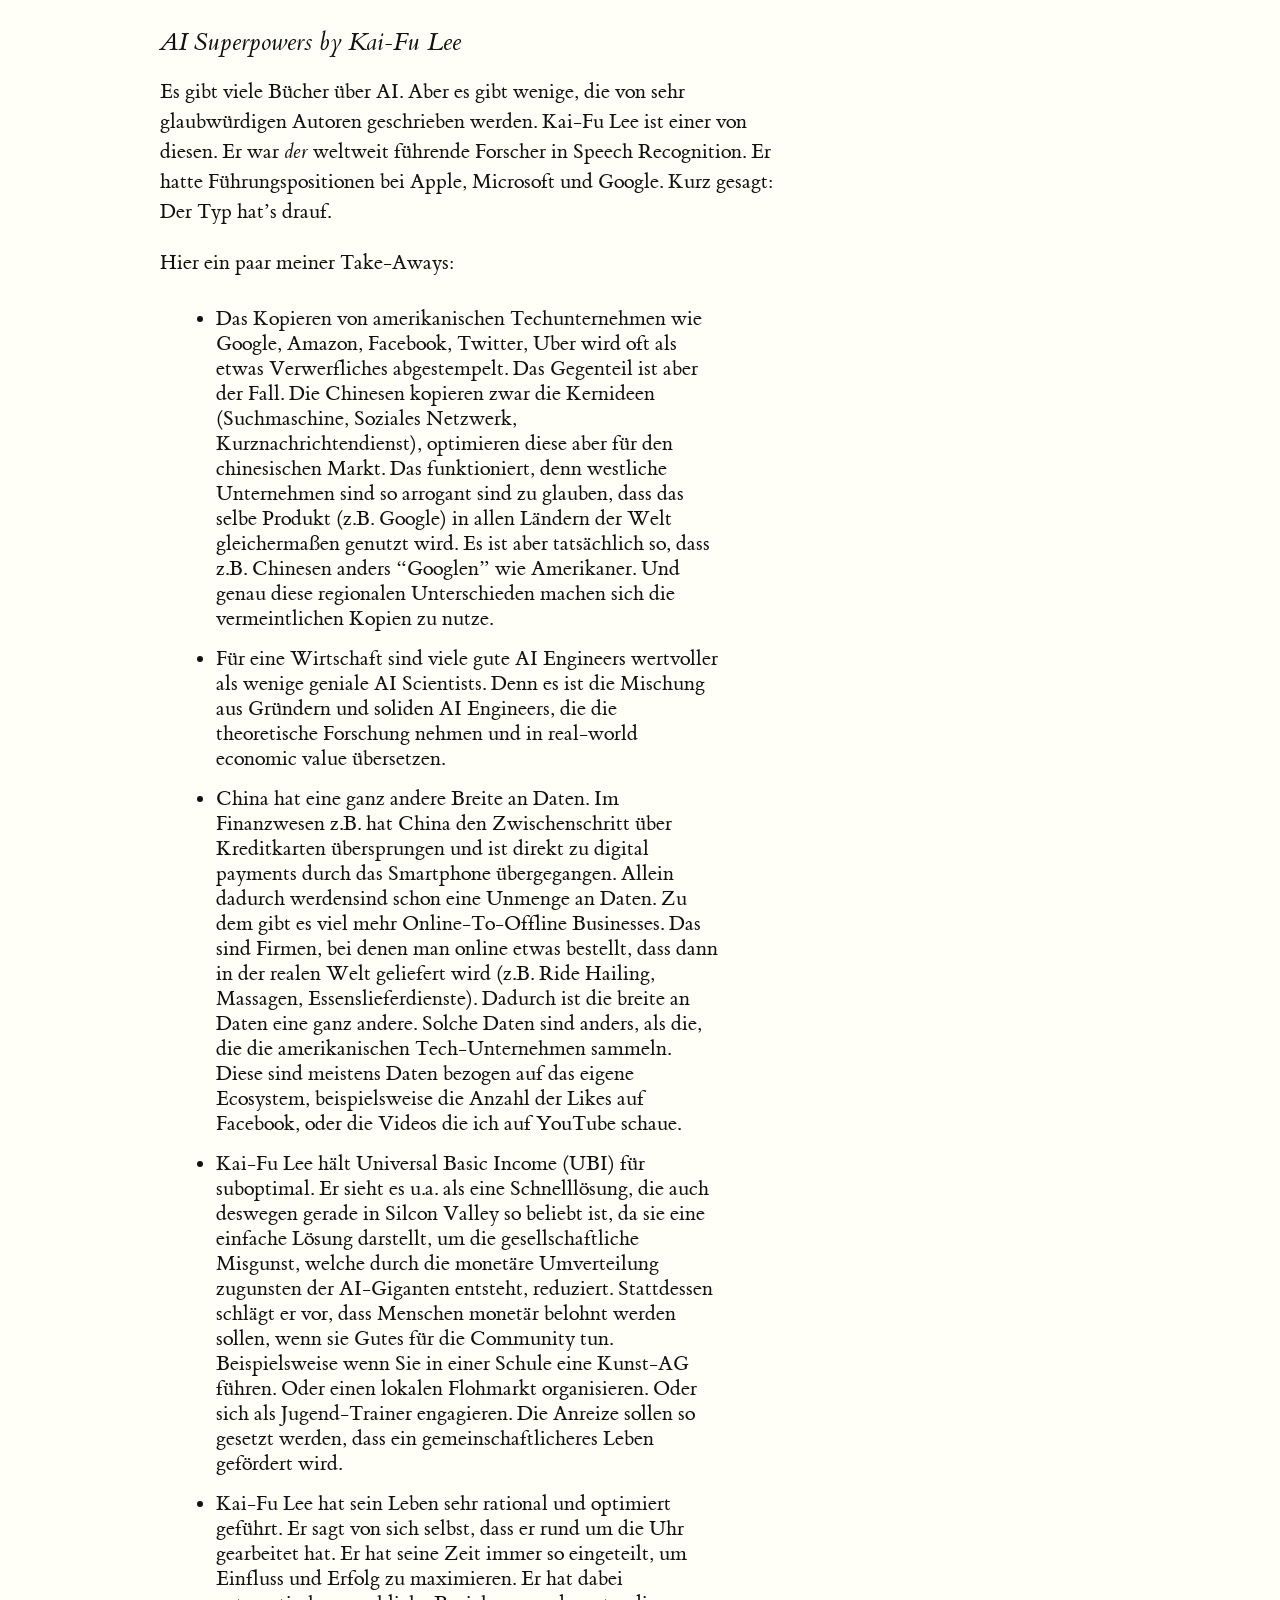
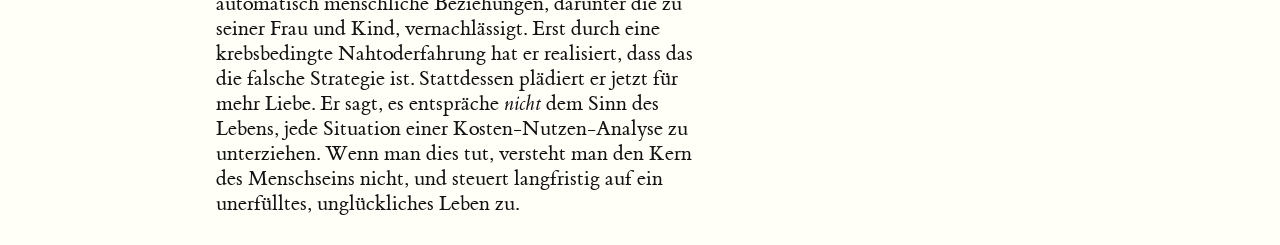
==== posts/ai_superpowers.html @ 69129c48 "New Books" ====
<!DOCTYPE html>

<html>

<head>

<meta charset="utf-8" />
<meta name="generator" content="pandoc" />
<meta http-equiv="X-UA-Compatible" content="IE=EDGE" />

<meta name="viewport" content="width=device-width, initial-scale=1" />



<title>ai_superpowers.utf8</title>

<script>// Pandoc 2.9 adds attributes on both header and div. We remove the former (to
// be compatible with the behavior of Pandoc < 2.8).
document.addEventListener('DOMContentLoaded', function(e) {
  var hs = document.querySelectorAll("div.section[class*='level'] > :first-child");
  var i, h, a;
  for (i = 0; i < hs.length; i++) {
    h = hs[i];
    if (!/^h[1-6]$/i.test(h.tagName)) continue;  // it should be a header h1-h6
    a = h.attributes;
    while (a.length > 0) h.removeAttribute(a[0].name);
  }
});
</script>
<style type="text/css">@font-face {
font-family: "et-book";
src: url([data-uri]) format("truetype");
font-weight: normal;
font-style: normal
}
@font-face {
font-family: "et-book";
src: url([data-uri]) format("truetype");
font-weight: normal;
font-style: italic
}
@font-face {
font-family: "et-book";
src: url([data-uri]) format("truetype");
font-weight: bold;
font-style: normal
}
@font-face {
font-family: "et-book-roman-old-style";
src: url([data-uri]) format("truetype");
font-weight: normal;
font-style: normal;
}
body { font-family: et-book, Palatino, "Palatino Linotype", "Palatino LT STD", "Book Antiqua", Georgia, serif; }
.numeral, .sidenote-number { font-family: et-book-roman-old-style; }
</style>
<style type="text/css">body {
background-color: #fffff8;
}
</style>
<style type="text/css">h1, h2, h3.subtitle { font-style: italic; }
</style>
<style type="text/css">
@charset "UTF-8";

html { font-size: 15px; }
body { width: 87.5%;
margin-left: auto;
margin-right: auto;
padding-left: 12.5%;
color: #111;
max-width: 1400px;
counter-reset: sidenote-counter; }
h1.title { font-weight: 400;
font-style: normal;
margin-top: 4rem;
margin-bottom: 1.5rem;
font-size: 3.2rem;
line-height: 1; }
h1 {
font-weight: 400;
margin-top: 2.1rem;
margin-bottom: 0;
font-size: 2.2rem;
line-height: 1; }
h2 {
font-weight: 400;
font-size: 1.7rem;
margin-top: 2rem;
margin-bottom: 0;
line-height: 1; }
h3.subtitle {
font-weight: 400;
margin-top: 1rem;
margin-bottom: 1rem;
font-size: 1.8rem;
display: block;
line-height: 1; }
h4.author, h4.date {
font-size: 1.4rem;
font-weight: 400;
margin: 1rem auto;
line-height: 1;
}
.danger { color: red; }
article { position: relative;
padding: 5rem 0rem; }
section { padding-top: 1rem;
padding-bottom: 1rem; }
p, ol, ul { font-size: 1.4rem; }
p { line-height: 2rem;
margin-top: 1.4rem;
margin-bottom: 1.4rem;
padding-right: 0;
vertical-align: baseline; }
blockquote { font-size: 1.4rem; }
blockquote p { width: 50%; }
blockquote footer { width: 50%;
font-size: 1.1rem;
text-align: right; }
ol, ul { width: 45%;
-webkit-padding-start: 5%;
-webkit-padding-end: 5%; }
li { padding: 0.5rem 0; }
table {
border-top: 2px solid #111;
border-bottom: 2px solid #111;
font-size: 1.1rem;
}
th {
border-bottom: 1px solid #111;
}
div.figure {
padding: 0;
border: 0;
font-size: 100%;
font: inherit;
vertical-align: baseline;
max-width: 55%;
-webkit-margin-start: 0;
-webkit-margin-end: 0;
margin: 0 0 3em 0;
}

a:link, a:visited { color: inherit; }
a:link { text-decoration: none;
background: -webkit-linear-gradient(#fffff8, #fffff8), -webkit-linear-gradient(#fffff8, #fffff8), -webkit-linear-gradient(#333, #333);
background: linear-gradient(#fffff8, #fffff8), linear-gradient(#fffff8, #fffff8), linear-gradient(#333, #333);
-webkit-background-size: 0.05em 1px, 0.05em 1px, 1px 1px;
-moz-background-size: 0.05em 1px, 0.05em 1px, 1px 1px;
background-size: 0.05em 1px, 0.05em 1px, 1px 1px;
background-repeat: no-repeat, no-repeat, repeat-x;
text-shadow: 0.03em 0 #fffff8, -0.03em 0 #fffff8, 0 0.03em #fffff8, 0 -0.03em #fffff8, 0.06em 0 #fffff8, -0.06em 0 #fffff8, 0.09em 0 #fffff8, -0.09em 0 #fffff8, 0.12em 0 #fffff8, -0.12em 0 #fffff8, 0.15em 0 #fffff8, -0.15em 0 #fffff8;
background-position: 0% 93%, 100% 93%, 0% 93%; }
@media screen and (-webkit-min-device-pixel-ratio: 0) { a:link { background-position-y: 87%, 87%, 87%; } }
a:link::selection { text-shadow: 0.03em 0 #b4d5fe, -0.03em 0 #b4d5fe, 0 0.03em #b4d5fe, 0 -0.03em #b4d5fe, 0.06em 0 #b4d5fe, -0.06em 0 #b4d5fe, 0.09em 0 #b4d5fe, -0.09em 0 #b4d5fe, 0.12em 0 #b4d5fe, -0.12em 0 #b4d5fe, 0.15em 0 #b4d5fe, -0.15em 0 #b4d5fe;
background: #b4d5fe; }
a:link::-moz-selection { text-shadow: 0.03em 0 #b4d5fe, -0.03em 0 #b4d5fe, 0 0.03em #b4d5fe, 0 -0.03em #b4d5fe, 0.06em 0 #b4d5fe, -0.06em 0 #b4d5fe, 0.09em 0 #b4d5fe, -0.09em 0 #b4d5fe, 0.12em 0 #b4d5fe, -0.12em 0 #b4d5fe, 0.15em 0 #b4d5fe, -0.15em 0 #b4d5fe;
background: #b4d5fe; }

img {max-width: 100%;}
.marginnote img { display: block; }
.sidenote, .marginnote { float: right;
clear: right;
margin-right: -60%;
width: 50%;
margin-top: 0;
margin-bottom: 1rem;
font-size: 1.1rem;
line-height: 1.3;
vertical-align: baseline;
position: relative; }
.sidenote-number {
position: relative;
vertical-align: baseline; }
.sidenote-number { font-size: 1rem;
top: -0.5rem;
left: 0.1rem; }
p, footer, table, hr { width: 55%; }
hr { margin-left: 0; }
table table, li p, li pre { width: auto; }
li p, li pre {margin-top: auto; }
div.fullwidth, table.fullwidth { max-width: 90%; }
div.fullwidth > * { width: auto; }
#TOC, h1.title { max-width: 90%; }
#TOC ol, #TOC ul { width: auto; }
div.fullwidth p.caption {
margin-right: 0;
max-width: 33%;
}
p.caption { text-align: left; }
@media screen and (max-width: 760px) { p, footer, ol, ul, table, hr { width: 90%; }
pre { width: 87.5%; }
ul { width: 85%; }
figure { max-width: 90%; }
div.fullwidth p.caption { max-width: none; }
blockquote p, blockquote footer { width: 90%; }}
.sans { font-family: "Gill Sans", "Gill Sans MT", Calibri, sans-serif;
letter-spacing: .03em; }
code { font-family: Consolas, "Liberation Mono", Menlo, Courier, monospace;
font-size: 1.125rem;
line-height: 1.6; }
pre code { font-size: 1rem; }
p code { white-space: inherit; }
h1 code, h2 code, h3 code { font-size: 0.80em; }
.marginnote code, .sidenote code { font-size: 1rem; }
pre { width: 52.5%;
overflow-x: auto; }
.fullwidth { max-width: 90%;
clear:both; }
span.newthought { font-variant: small-caps;
font-size: 1.2em; }
input.margin-toggle { display: none; }
label.sidenote-number { display: inline; }
label.margin-toggle:not(.sidenote-number) { display: none; }
@media (max-width: 760px) { label.margin-toggle:not(.sidenote-number) { display: inline; }
.sidenote, .marginnote { display: none; }
.shownote,
.margin-toggle:checked + .sidenote,
.margin-toggle:checked + .marginnote {
display: block;
float: left;
left: 1rem;
clear: both;
width: 95%;
margin: 1rem 2.5%;
vertical-align: baseline;
position: relative;
}
label { cursor: pointer; }
div.figure { max-width: 90%; }
pre { width: 90%;
padding: 0; }
}
</style>
<style type="text/css">.hljs-literal {
color: #990073;
}
.hljs-number {
color: #099;
}
.hljs-comment {
color: #998;
font-style: italic;
}
.hljs-keyword {
color: #900;
font-weight: bold;
}
.hljs-string {
color: #d14;
}
</style>
<script src="[data-uri]"></script>
<style type="text/css">
a.anchor-section {margin-left: 10px; visibility: hidden; color: inherit;}
a.anchor-section::before {content: '#';}
.hasAnchor:hover a.anchor-section {visibility: visible;}
</style>
<script>// Anchor sections v1.0 written by Atsushi Yasumoto on Oct 3rd, 2020.
document.addEventListener('DOMContentLoaded', function() {
  // Do nothing if AnchorJS is used
  if (typeof window.anchors === 'object' && anchors.hasOwnProperty('hasAnchorJSLink')) {
    return;
  }

  const h = document.querySelectorAll('h1, h2, h3, h4, h5, h6');

  // Do nothing if sections are already anchored
  if (Array.from(h).some(x => x.classList.contains('hasAnchor'))) {
    return null;
  }

  // Use section id when pandoc runs with --section-divs
  const section_id = function(x) {
    return ((x.classList.contains('section') || (x.tagName === 'SECTION'))
            ? x.id : '');
  };

  // Add anchors
  h.forEach(function(x) {
    const id = x.id || section_id(x.parentElement);
    if (id === '') {
      return null;
    }
    let anchor = document.createElement('a');
    anchor.href = '#' + id;
    anchor.classList = ['anchor-section'];
    x.classList.add('hasAnchor');
    x.appendChild(anchor);
  });
});
</script>

<style type="text/css">
  code{white-space: pre-wrap;}
  span.smallcaps{font-variant: small-caps;}
  span.underline{text-decoration: underline;}
  div.column{display: inline-block; vertical-align: top; width: 50%;}
  div.hanging-indent{margin-left: 1.5em; text-indent: -1.5em;}
  ul.task-list{list-style: none;}
    </style>

<style type="text/css">code{white-space: pre;}</style>
<script type="text/javascript">
if (window.hljs) {
  hljs.configure({languages: []});
  hljs.initHighlightingOnLoad();
  if (document.readyState && document.readyState === "complete") {
    window.setTimeout(function() { hljs.initHighlighting(); }, 0);
  }
}
</script>








</head>

<body>







<div id="ai-superpowers-by-kai-fu-lee" class="section level2">
<h2>AI Superpowers by Kai-Fu Lee</h2>
<p>Es gibt viele Bücher über AI. Aber es gibt wenige, die von sehr glaubwürdigen Autoren geschrieben werden. Kai-Fu Lee ist einer von diesen. Er war <em>der</em> weltweit führende Forscher in Speech Recognition. Er hatte Führungspositionen bei Apple, Microsoft und Google. Kurz gesagt: Der Typ hat’s drauf.</p>
<p>Hier ein paar meiner Take-Aways:</p>
<ul>
<li>Das Kopieren von amerikanischen Techunternehmen wie Google, Amazon, Facebook, Twitter, Uber wird oft als etwas Verwerfliches abgestempelt. Das Gegenteil ist aber der Fall. Die Chinesen kopieren zwar die Kernideen (Suchmaschine, Soziales Netzwerk, Kurznachrichtendienst), optimieren diese aber für den chinesischen Markt. Das funktioniert, denn westliche Unternehmen sind so arrogant sind zu glauben, dass das selbe Produkt (z.B. Google) in allen Ländern der Welt gleichermaßen genutzt wird. Es ist aber tatsächlich so, dass z.B. Chinesen anders “Googlen” wie Amerikaner. Und genau diese regionalen Unterschieden machen sich die vermeintlichen Kopien zu nutze.</li>
<li>Für eine Wirtschaft sind viele gute AI Engineers wertvoller als wenige geniale AI Scientists. Denn es ist die Mischung aus Gründern und soliden AI Engineers, die die theoretische Forschung nehmen und in real-world economic value übersetzen.</li>
<li>China hat eine ganz andere Breite an Daten. Im Finanzwesen z.B. hat China den Zwischenschritt über Kreditkarten übersprungen und ist direkt zu digital payments durch das Smartphone übergegangen. Allein dadurch werdensind schon eine Unmenge an Daten. Zu dem gibt es viel mehr Online-To-Offline Businesses. Das sind Firmen, bei denen man online etwas bestellt, dass dann in der realen Welt geliefert wird (z.B. Ride Hailing, Massagen, Essenslieferdienste). Dadurch ist die breite an Daten eine ganz andere. Solche Daten sind anders, als die, die die amerikanischen Tech-Unternehmen sammeln. Diese sind meistens Daten bezogen auf das eigene Ecosystem, beispielsweise die Anzahl der Likes auf Facebook, oder die Videos die ich auf YouTube schaue.</li>
<li>Kai-Fu Lee hält Universal Basic Income (UBI) für suboptimal. Er sieht es u.a. als eine Schnelllösung, die auch deswegen gerade in Silcon Valley so beliebt ist, da sie eine einfache Lösung darstellt, um die gesellschaftliche Misgunst, welche durch die monetäre Umverteilung zugunsten der AI-Giganten entsteht, reduziert. Stattdessen schlägt er vor, dass Menschen monetär belohnt werden sollen, wenn sie Gutes für die Community tun. Beispielsweise wenn Sie in einer Schule eine Kunst-AG führen. Oder einen lokalen Flohmarkt organisieren. Oder sich als Jugend-Trainer engagieren. Die Anreize sollen so gesetzt werden, dass ein gemeinschaftlicheres Leben gefördert wird.</li>
<li>Kai-Fu Lee hat sein Leben sehr rational und optimiert geführt. Er sagt von sich selbst, dass er rund um die Uhr gearbeitet hat. Er hat seine Zeit immer so eingeteilt, um Einfluss und Erfolg zu maximieren. Er hat dabei automatisch menschliche Beziehungen, darunter die zu seiner Frau und Kind, vernachlässigt. Erst durch eine krebsbedingte Nahtoderfahrung hat er realisiert, dass das die falsche Strategie ist. Stattdessen plädiert er jetzt für mehr Liebe. Er sagt, es entspräche <em>nicht</em> dem Sinn des Lebens, jede Situation einer Kosten-Nutzen-Analyse zu unterziehen. Wenn man dies tut, versteht man den Kern des Menschseins nicht, und steuert langfristig auf ein unerfülltes, unglückliches Leben zu.</li>
</ul>
</div>



<!-- code folding -->


<!-- dynamically load mathjax for compatibility with self-contained -->
<script>
  (function () {
    var script = document.createElement("script");
    script.type = "text/javascript";
    script.src  = "https://mathjax.rstudio.com/latest/MathJax.js?config=TeX-AMS-MML_HTMLorMML";
    document.getElementsByTagName("head")[0].appendChild(script);
  })();
</script>

</body>
</html>
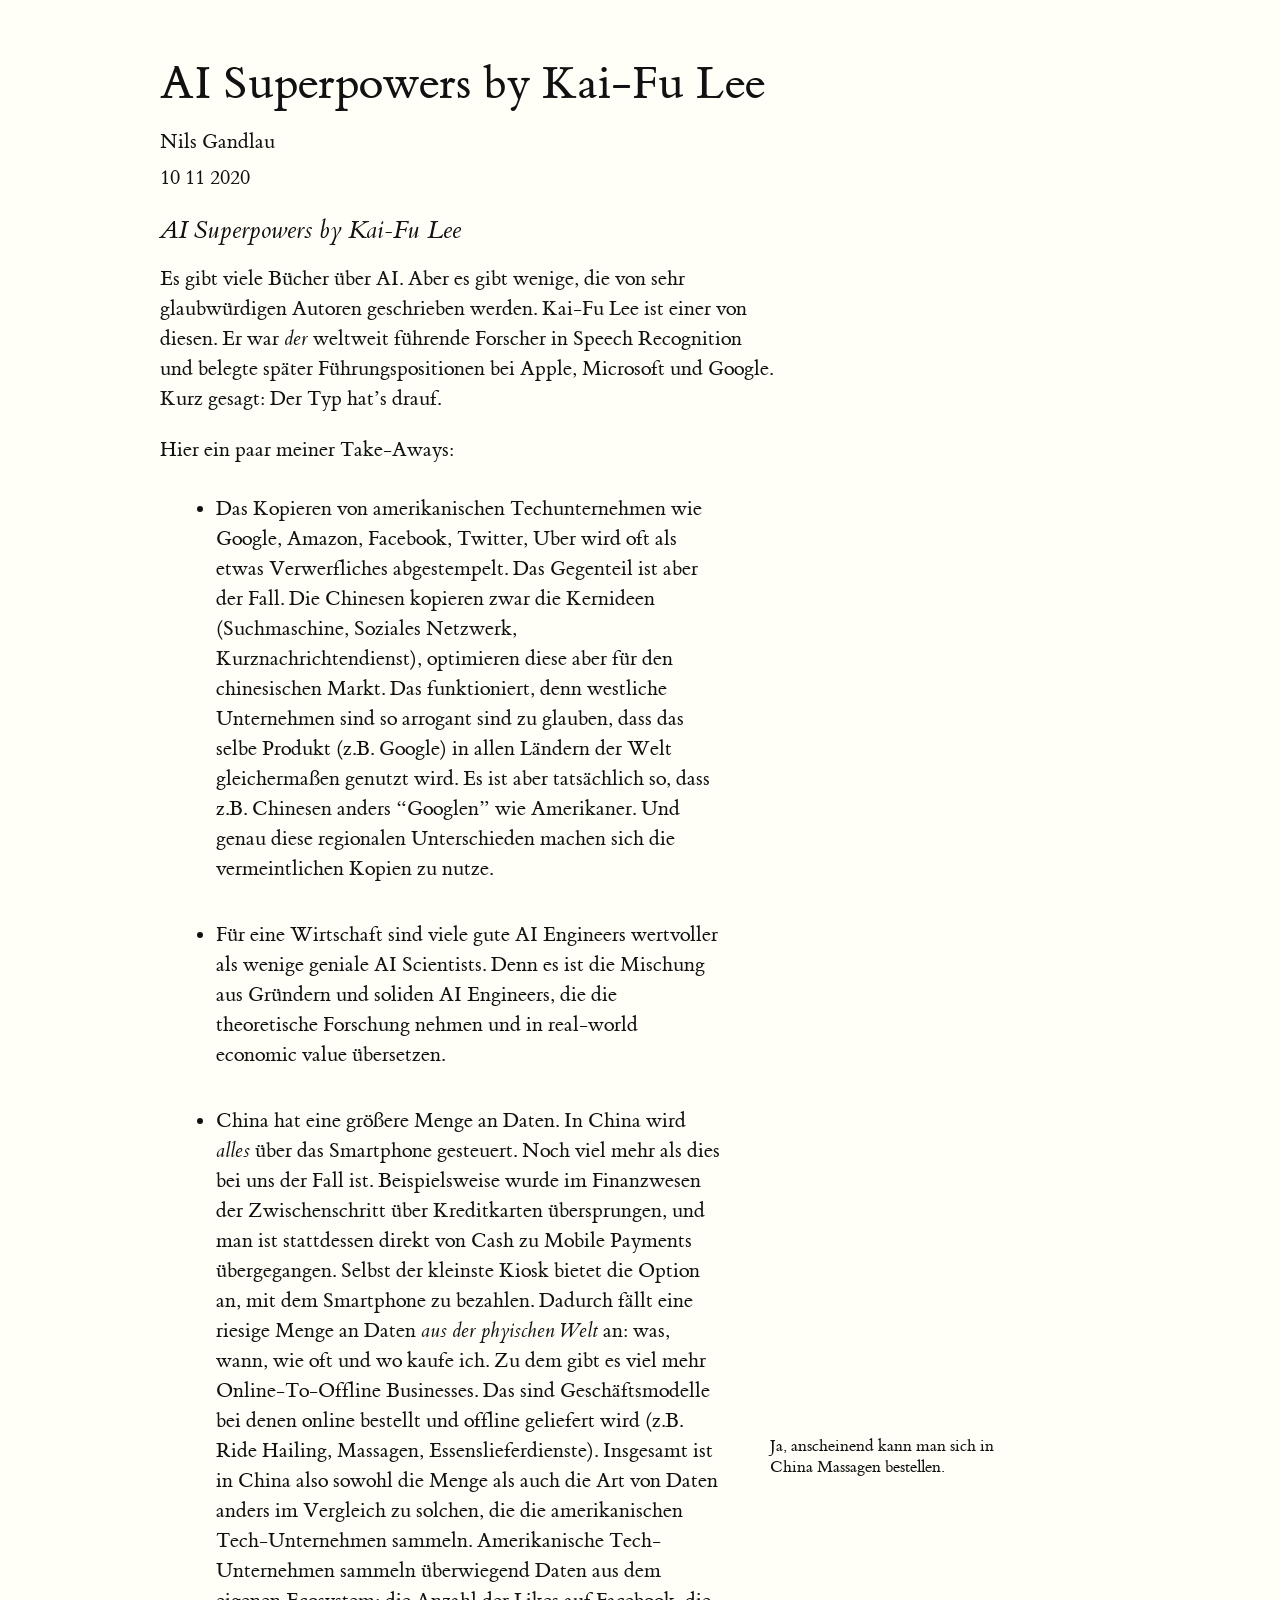
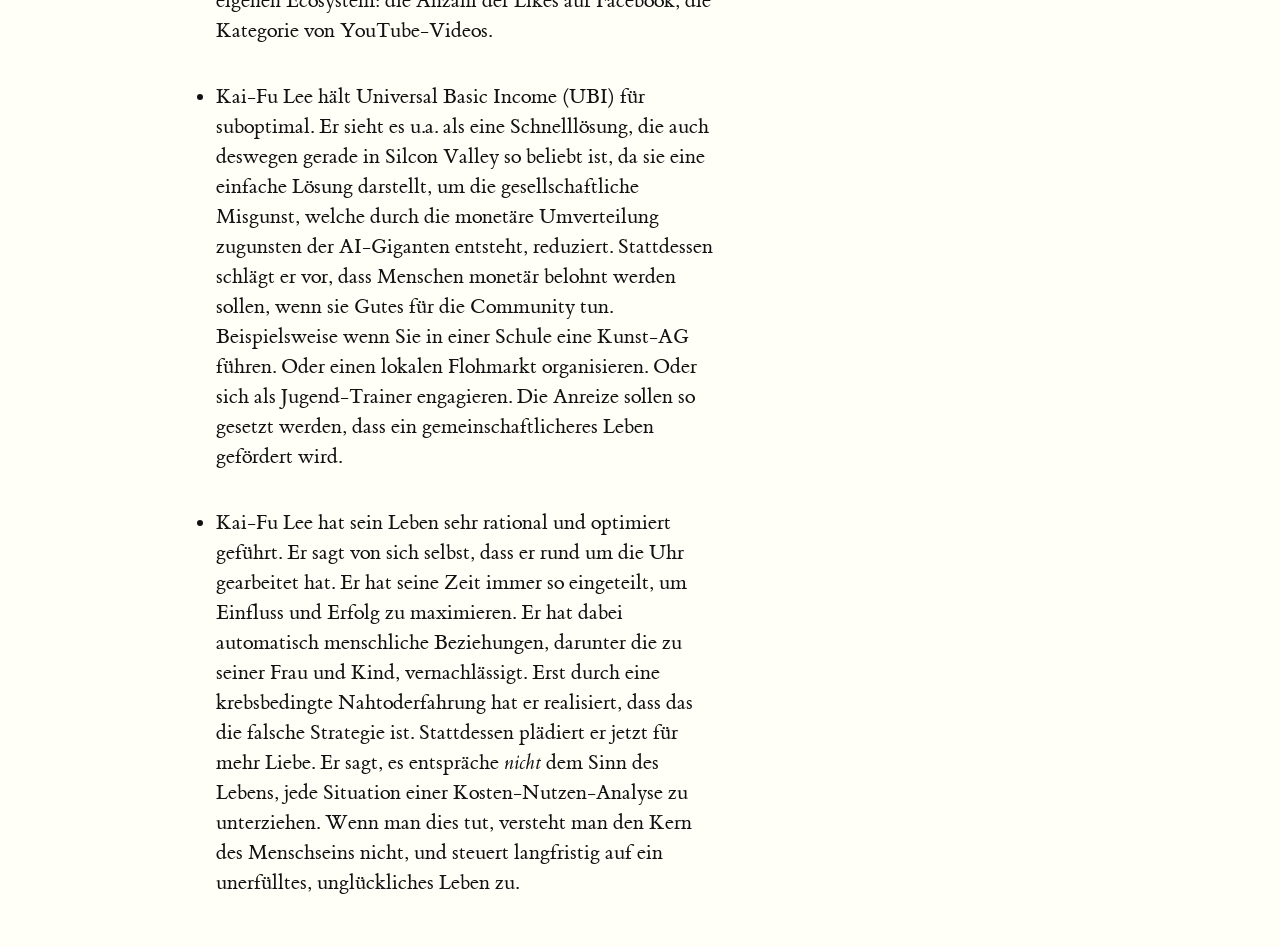
==== commit b9e7e3cc: "AI Superpowers" ====
--- a/posts/ai_superpowers.html
+++ b/posts/ai_superpowers.html
@@ -10,9 +10,10 @@
 
 <meta name="viewport" content="width=device-width, initial-scale=1" />
 
-
-
-<title>ai_superpowers.utf8</title>
+<meta name="author" content="Nils Gandlau" />
+
+
+<title>AI Superpowers by Kai-Fu Lee</title>
 
 <script>// Pandoc 2.9 adds attributes on both header and div. We remove the former (to
 // be compatible with the behavior of Pandoc < 2.8).
@@ -326,19 +327,22 @@
 
 
 
+<h1 class="title toc-ignore">AI Superpowers by Kai-Fu Lee</h1>
+<h4 class="author">Nils Gandlau</h4>
+<h4 class="date">10 11 2020</h4>
 
 
 
 <div id="ai-superpowers-by-kai-fu-lee" class="section level2">
 <h2>AI Superpowers by Kai-Fu Lee</h2>
-<p>Es gibt viele Bücher über AI. Aber es gibt wenige, die von sehr glaubwürdigen Autoren geschrieben werden. Kai-Fu Lee ist einer von diesen. Er war <em>der</em> weltweit führende Forscher in Speech Recognition. Er hatte Führungspositionen bei Apple, Microsoft und Google. Kurz gesagt: Der Typ hat’s drauf.</p>
+<p>Es gibt viele Bücher über AI. Aber es gibt wenige, die von sehr glaubwürdigen Autoren geschrieben werden. Kai-Fu Lee ist einer von diesen. Er war <em>der</em> weltweit führende Forscher in Speech Recognition und belegte später Führungspositionen bei Apple, Microsoft und Google. Kurz gesagt: Der Typ hat’s drauf.</p>
 <p>Hier ein paar meiner Take-Aways:</p>
 <ul>
-<li>Das Kopieren von amerikanischen Techunternehmen wie Google, Amazon, Facebook, Twitter, Uber wird oft als etwas Verwerfliches abgestempelt. Das Gegenteil ist aber der Fall. Die Chinesen kopieren zwar die Kernideen (Suchmaschine, Soziales Netzwerk, Kurznachrichtendienst), optimieren diese aber für den chinesischen Markt. Das funktioniert, denn westliche Unternehmen sind so arrogant sind zu glauben, dass das selbe Produkt (z.B. Google) in allen Ländern der Welt gleichermaßen genutzt wird. Es ist aber tatsächlich so, dass z.B. Chinesen anders “Googlen” wie Amerikaner. Und genau diese regionalen Unterschieden machen sich die vermeintlichen Kopien zu nutze.</li>
-<li>Für eine Wirtschaft sind viele gute AI Engineers wertvoller als wenige geniale AI Scientists. Denn es ist die Mischung aus Gründern und soliden AI Engineers, die die theoretische Forschung nehmen und in real-world economic value übersetzen.</li>
-<li>China hat eine ganz andere Breite an Daten. Im Finanzwesen z.B. hat China den Zwischenschritt über Kreditkarten übersprungen und ist direkt zu digital payments durch das Smartphone übergegangen. Allein dadurch werdensind schon eine Unmenge an Daten. Zu dem gibt es viel mehr Online-To-Offline Businesses. Das sind Firmen, bei denen man online etwas bestellt, dass dann in der realen Welt geliefert wird (z.B. Ride Hailing, Massagen, Essenslieferdienste). Dadurch ist die breite an Daten eine ganz andere. Solche Daten sind anders, als die, die die amerikanischen Tech-Unternehmen sammeln. Diese sind meistens Daten bezogen auf das eigene Ecosystem, beispielsweise die Anzahl der Likes auf Facebook, oder die Videos die ich auf YouTube schaue.</li>
-<li>Kai-Fu Lee hält Universal Basic Income (UBI) für suboptimal. Er sieht es u.a. als eine Schnelllösung, die auch deswegen gerade in Silcon Valley so beliebt ist, da sie eine einfache Lösung darstellt, um die gesellschaftliche Misgunst, welche durch die monetäre Umverteilung zugunsten der AI-Giganten entsteht, reduziert. Stattdessen schlägt er vor, dass Menschen monetär belohnt werden sollen, wenn sie Gutes für die Community tun. Beispielsweise wenn Sie in einer Schule eine Kunst-AG führen. Oder einen lokalen Flohmarkt organisieren. Oder sich als Jugend-Trainer engagieren. Die Anreize sollen so gesetzt werden, dass ein gemeinschaftlicheres Leben gefördert wird.</li>
-<li>Kai-Fu Lee hat sein Leben sehr rational und optimiert geführt. Er sagt von sich selbst, dass er rund um die Uhr gearbeitet hat. Er hat seine Zeit immer so eingeteilt, um Einfluss und Erfolg zu maximieren. Er hat dabei automatisch menschliche Beziehungen, darunter die zu seiner Frau und Kind, vernachlässigt. Erst durch eine krebsbedingte Nahtoderfahrung hat er realisiert, dass das die falsche Strategie ist. Stattdessen plädiert er jetzt für mehr Liebe. Er sagt, es entspräche <em>nicht</em> dem Sinn des Lebens, jede Situation einer Kosten-Nutzen-Analyse zu unterziehen. Wenn man dies tut, versteht man den Kern des Menschseins nicht, und steuert langfristig auf ein unerfülltes, unglückliches Leben zu.</li>
+<li><p>Das Kopieren von amerikanischen Techunternehmen wie Google, Amazon, Facebook, Twitter, Uber wird oft als etwas Verwerfliches abgestempelt. Das Gegenteil ist aber der Fall. Die Chinesen kopieren zwar die Kernideen (Suchmaschine, Soziales Netzwerk, Kurznachrichtendienst), optimieren diese aber für den chinesischen Markt. Das funktioniert, denn westliche Unternehmen sind so arrogant sind zu glauben, dass das selbe Produkt (z.B. Google) in allen Ländern der Welt gleichermaßen genutzt wird. Es ist aber tatsächlich so, dass z.B. Chinesen anders “Googlen” wie Amerikaner. Und genau diese regionalen Unterschieden machen sich die vermeintlichen Kopien zu nutze.</p></li>
+<li><p>Für eine Wirtschaft sind viele gute AI Engineers wertvoller als wenige geniale AI Scientists. Denn es ist die Mischung aus Gründern und soliden AI Engineers, die die theoretische Forschung nehmen und in real-world economic value übersetzen.</p></li>
+<li><p>China hat eine größere Menge an Daten. In China wird <em>alles</em> über das Smartphone gesteuert. Noch viel mehr als dies bei uns der Fall ist. Beispielsweise wurde im Finanzwesen der Zwischenschritt über Kreditkarten übersprungen, und man ist stattdessen direkt von Cash zu Mobile Payments übergegangen. Selbst der kleinste Kiosk bietet die Option an, mit dem Smartphone zu bezahlen. Dadurch fällt eine riesige Menge an Daten <em>aus der phyischen Welt</em> an: was, wann, wie oft und wo kaufe ich. Zu dem gibt es viel mehr Online-To-Offline Businesses. Das sind Geschäftsmodelle bei denen online bestellt und offline geliefert wird (z.B. Ride Hailing, Massagen, Essenslieferdienste). <label for="tufte-mn-1" class="margin-toggle">⊕</label><input type="checkbox" id="tufte-mn-1" class="margin-toggle"><span class="marginnote"><span style="display: block;">Ja, anscheinend kann man sich in China Massagen bestellen.</span></span> Insgesamt ist in China also sowohl die Menge als auch die Art von Daten anders im Vergleich zu solchen, die die amerikanischen Tech-Unternehmen sammeln. Amerikanische Tech-Unternehmen sammeln überwiegend Daten aus dem eigenen Ecosystem: die Anzahl der Likes auf Facebook, die Kategorie von YouTube-Videos.</p></li>
+<li><p>Kai-Fu Lee hält Universal Basic Income (UBI) für suboptimal. Er sieht es u.a. als eine Schnelllösung, die auch deswegen gerade in Silcon Valley so beliebt ist, da sie eine einfache Lösung darstellt, um die gesellschaftliche Misgunst, welche durch die monetäre Umverteilung zugunsten der AI-Giganten entsteht, reduziert. Stattdessen schlägt er vor, dass Menschen monetär belohnt werden sollen, wenn sie Gutes für die Community tun. Beispielsweise wenn Sie in einer Schule eine Kunst-AG führen. Oder einen lokalen Flohmarkt organisieren. Oder sich als Jugend-Trainer engagieren. Die Anreize sollen so gesetzt werden, dass ein gemeinschaftlicheres Leben gefördert wird.</p></li>
+<li><p>Kai-Fu Lee hat sein Leben sehr rational und optimiert geführt. Er sagt von sich selbst, dass er rund um die Uhr gearbeitet hat. Er hat seine Zeit immer so eingeteilt, um Einfluss und Erfolg zu maximieren. Er hat dabei automatisch menschliche Beziehungen, darunter die zu seiner Frau und Kind, vernachlässigt. Erst durch eine krebsbedingte Nahtoderfahrung hat er realisiert, dass das die falsche Strategie ist. Stattdessen plädiert er jetzt für mehr Liebe. Er sagt, es entspräche <em>nicht</em> dem Sinn des Lebens, jede Situation einer Kosten-Nutzen-Analyse zu unterziehen. Wenn man dies tut, versteht man den Kern des Menschseins nicht, und steuert langfristig auf ein unerfülltes, unglückliches Leben zu.</p></li>
 </ul>
 </div>
 
